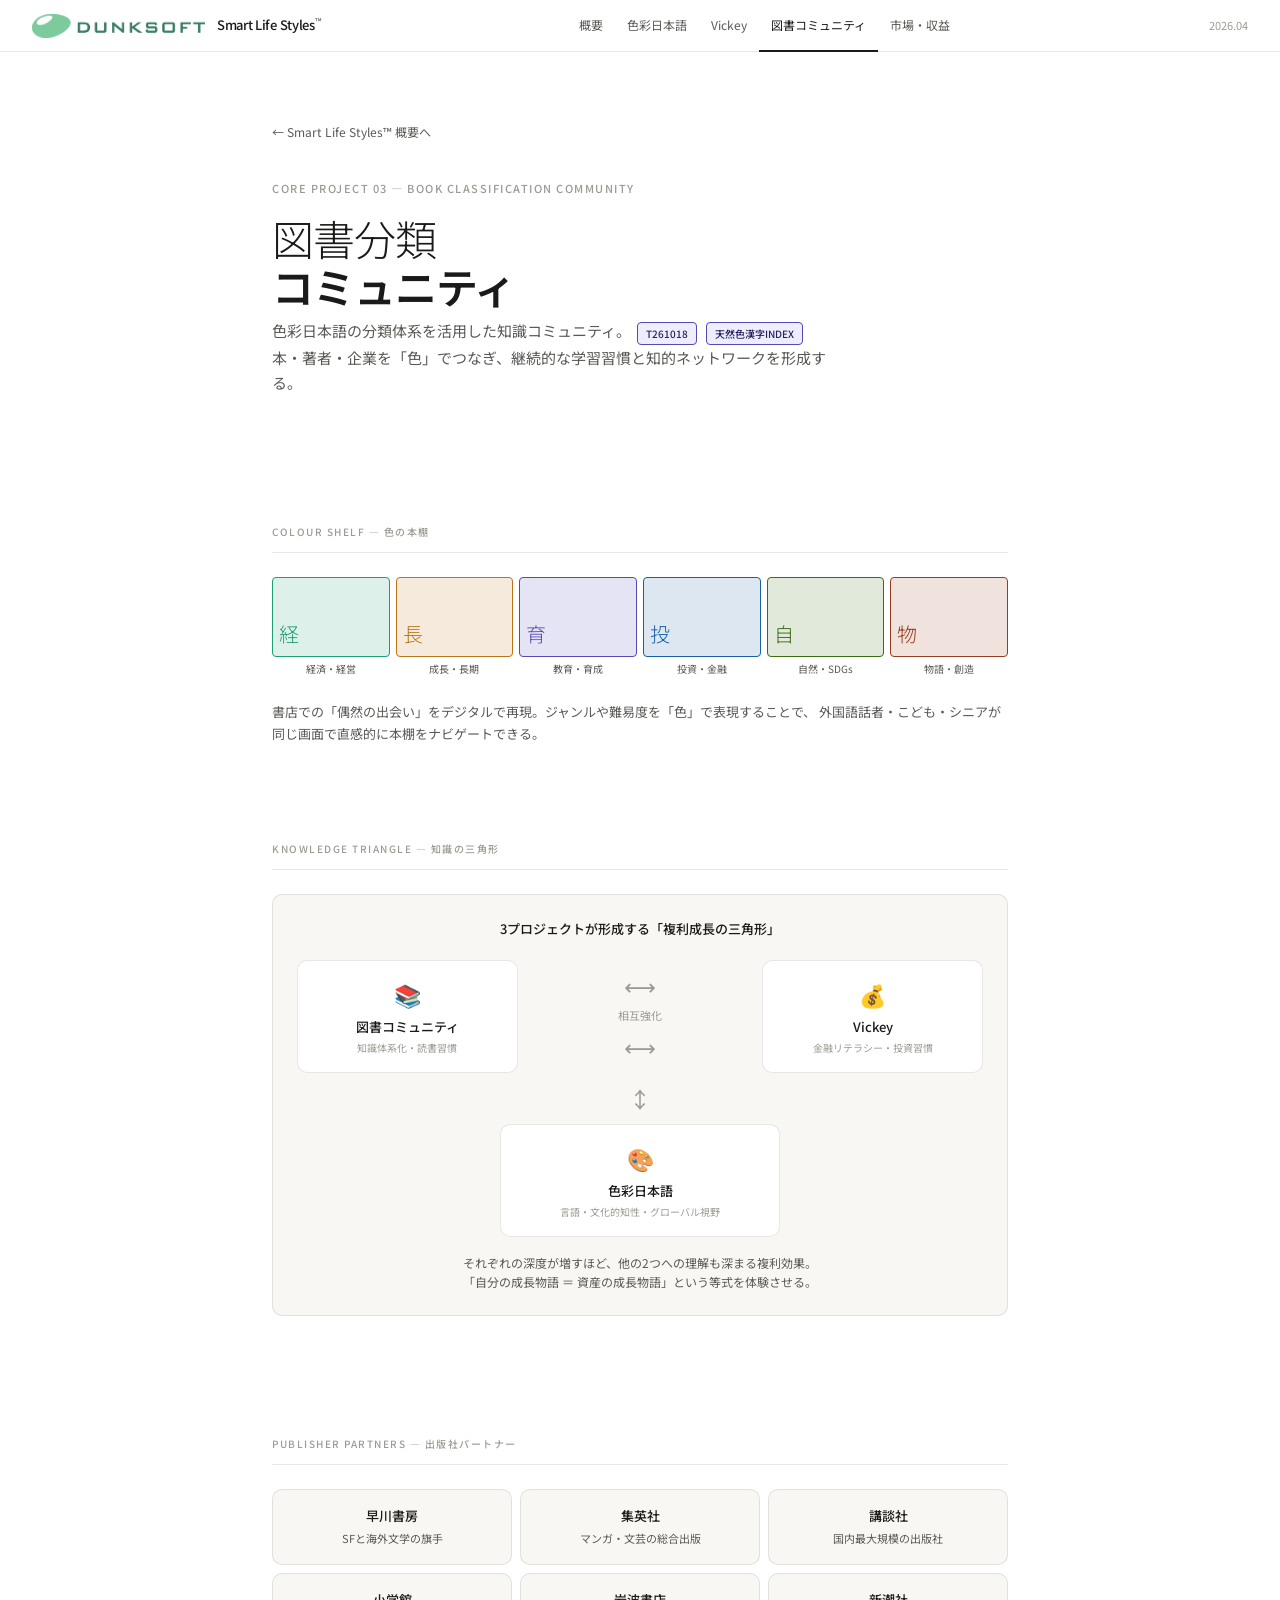
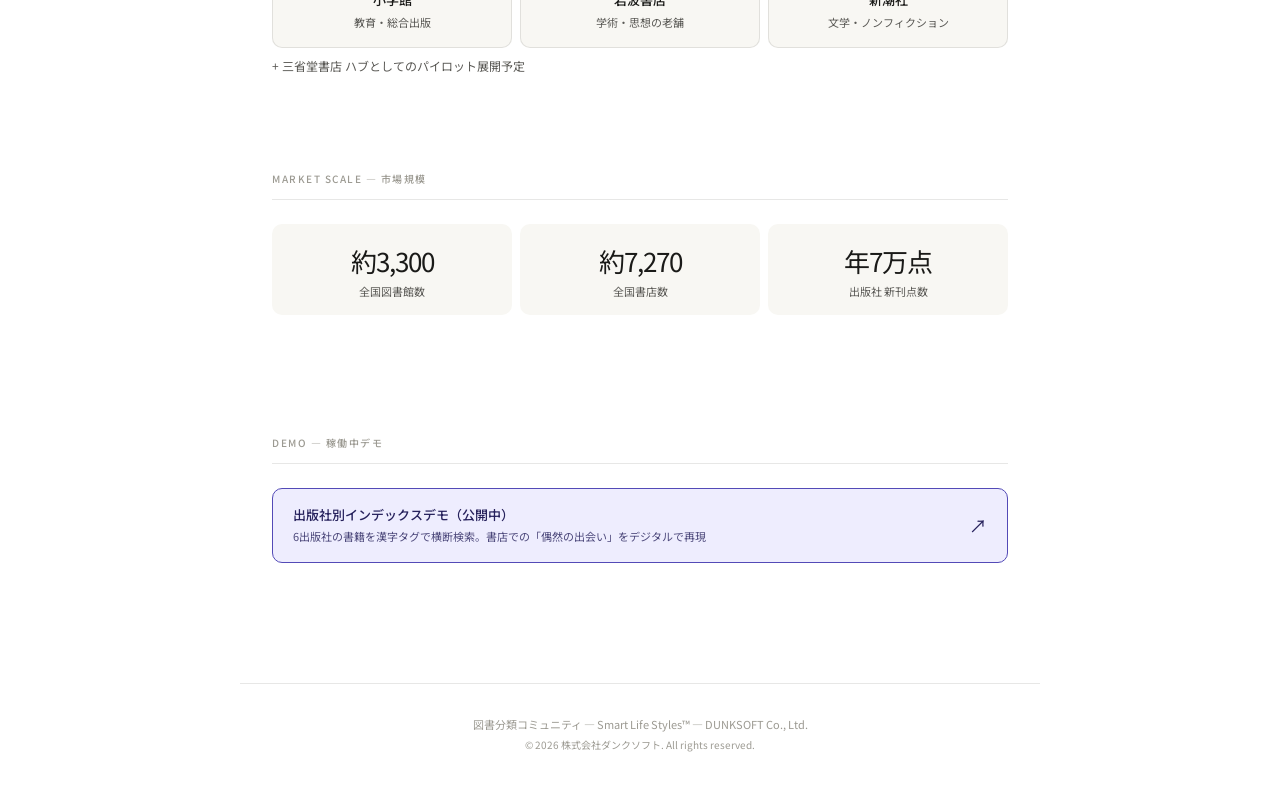
==== books.html @ 241a1077 "Add files via upload" ====
<!DOCTYPE html>
<html lang="ja">
<head>
<meta charset="UTF-8">
<meta name="viewport" content="width=device-width, initial-scale=1.0">
<title>図書分類コミュニティ — Smart Life Styles™</title>
<link rel="preconnect" href="https://fonts.googleapis.com">
<link href="https://fonts.googleapis.com/css2?family=Noto+Sans+JP:wght@300;400;500&display=swap" rel="stylesheet">
<link rel="stylesheet" href="common.css">
<style>
.color-shelf { display: grid; grid-template-columns: repeat(6,1fr); gap: 6px; margin: 1.5rem 0; }
.shelf-col { display: flex; flex-direction: column; gap: 4px; align-items: center; }
.shelf-bar { width: 100%; height: 80px; border-radius: 4px; display: flex; align-items: flex-end; padding: 6px; }
.shelf-label { font-size: 10px; color: var(--text2); text-align: center; }
.shelf-kanji { font-size: 20px; font-weight: 300; }

.triangle {
  background: var(--bg2); border: 0.5px solid var(--border);
  border-radius: var(--r); padding: 1.5rem; margin: 1.5rem 0; text-align: center;
}
.tri-title { font-size: 13px; font-weight: 500; margin-bottom: 1.25rem; }
.tri-diagram { display: grid; grid-template-columns: 1fr 1fr 1fr; gap: 12px; align-items: center; }
.tri-node { background: var(--bg); border: 0.5px solid var(--border); border-radius: var(--r); padding: 1rem; text-align: center; }
.tri-icon { font-size: 22px; margin-bottom: 5px; }
.tri-name { font-size: 13px; font-weight: 500; }
.tri-sub { font-size: 10px; color: var(--text3); margin-top: 2px; }
.tri-arrows { display: flex; flex-direction: column; gap: 4px; align-items: center; justify-content: center; font-size: 22px; color: var(--text3); }

.pub-grid { display: grid; grid-template-columns: repeat(3, 1fr); gap: 8px; }
.pub-card { background: var(--bg2); border: 0.5px solid var(--border); border-radius: var(--r); padding: 1rem; text-align: center; }
.pub-name { font-size: 13px; font-weight: 500; margin-bottom: 3px; }
.pub-count { font-size: 11px; color: var(--text2); }

.community-link {
  display: flex; align-items: center; justify-content: space-between;
  background: var(--purple-l); border: 0.5px solid var(--purple);
  border-radius: var(--r); padding: 1rem 1.25rem;
  text-decoration: none; color: var(--purple-d); transition: opacity 0.15s; margin-bottom:8px;
}
.community-link:hover { opacity: 0.8; }

@media(max-width:600px){ .color-shelf{grid-template-columns:repeat(3,1fr);} .pub-grid{grid-template-columns:1fr 1fr;} .tri-diagram{grid-template-columns:1fr;} }
</style>
</head>
<body>

<nav class="nav">
  <div class="nav-logo">
    <img src="[data-uri]" alt="DUNKSOFT®" onerror="this.style.display='none'">
    <span class="nav-logo-text">Smart Life Styles<sup>™</sup></span>
  </div>
  <div class="nav-links">
    <a href="index.html">概要</a>
    <a href="colourful.html">色彩日本語</a>
    <a href="vickey.html">Vickey</a>
    <a href="books.html" class="active">図書コミュニティ</a>
    <a href="market.html">市場・収益</a>
  </div>
  <span class="nav-date">2026.04</span>
</nav>

<div class="hero">
  <a href="index.html" class="back-link">← Smart Life Styles™ 概要へ</a>
  <p class="hero-eyebrow">Core Project 03 — Book Classification Community</p>
  <h1 class="hero-title">
    図書分類<br>
    <strong>コミュニティ</strong>
  </h1>
  <p class="hero-sub">
    色彩日本語の分類体系を活用した知識コミュニティ。
    <span class="badge badge-purple">T261018</span>
    <span class="badge badge-purple">天然色漢字INDEX</span>
    <br>本・著者・企業を「色」でつなぎ、継続的な学習習慣と知的ネットワークを形成する。
  </p>
</div>

<div class="section">
  <p class="section-label">Colour Shelf — 色の本棚</p>
  <div class="color-shelf">
    <div class="shelf-col">
      <div class="shelf-bar" style="background:rgba(29,158,117,0.15); border:0.5px solid var(--teal)">
        <span class="shelf-kanji" style="color:var(--teal)">経</span>
      </div>
      <div class="shelf-label">経済・経営</div>
    </div>
    <div class="shelf-col">
      <div class="shelf-bar" style="background:rgba(186,117,23,0.15); border:0.5px solid var(--amber)">
        <span class="shelf-kanji" style="color:var(--amber)">長</span>
      </div>
      <div class="shelf-label">成長・長期</div>
    </div>
    <div class="shelf-col">
      <div class="shelf-bar" style="background:rgba(83,74,183,0.15); border:0.5px solid var(--purple)">
        <span class="shelf-kanji" style="color:var(--purple)">育</span>
      </div>
      <div class="shelf-label">教育・育成</div>
    </div>
    <div class="shelf-col">
      <div class="shelf-bar" style="background:rgba(24,95,165,0.15); border:0.5px solid var(--blue)">
        <span class="shelf-kanji" style="color:var(--blue)">投</span>
      </div>
      <div class="shelf-label">投資・金融</div>
    </div>
    <div class="shelf-col">
      <div class="shelf-bar" style="background:rgba(59,109,17,0.15); border:0.5px solid var(--green)">
        <span class="shelf-kanji" style="color:var(--green)">自</span>
      </div>
      <div class="shelf-label">自然・SDGs</div>
    </div>
    <div class="shelf-col">
      <div class="shelf-bar" style="background:rgba(153,60,29,0.15); border:0.5px solid var(--coral)">
        <span class="shelf-kanji" style="color:var(--coral)">物</span>
      </div>
      <div class="shelf-label">物語・創造</div>
    </div>
  </div>
  <p style="font-size:13px; color:var(--text2); line-height:1.7;">
    書店での「偶然の出会い」をデジタルで再現。ジャンルや難易度を「色」で表現することで、
    外国語話者・こども・シニアが同じ画面で直感的に本棚をナビゲートできる。
  </p>
</div>

<div class="section">
  <p class="section-label">Knowledge Triangle — 知識の三角形</p>
  <div class="triangle">
    <div class="tri-title">3プロジェクトが形成する「複利成長の三角形」</div>
    <div class="tri-diagram">
      <div class="tri-node">
        <div class="tri-icon">📚</div>
        <div class="tri-name">図書コミュニティ</div>
        <div class="tri-sub">知識体系化・読書習慣</div>
      </div>
      <div class="tri-arrows">
        <span>⟷</span>
        <span style="font-size:11px; color:var(--text3);">相互強化</span>
        <span>⟷</span>
      </div>
      <div class="tri-node">
        <div class="tri-icon">💰</div>
        <div class="tri-name">Vickey</div>
        <div class="tri-sub">金融リテラシー・投資習慣</div>
      </div>
    </div>
    <div style="text-align:center; font-size:22px; color:var(--text3); margin:8px 0;">↕</div>
    <div style="max-width:280px; margin:0 auto;">
      <div class="tri-node">
        <div class="tri-icon">🎨</div>
        <div class="tri-name">色彩日本語</div>
        <div class="tri-sub">言語・文化的知性・グローバル視野</div>
      </div>
    </div>
    <div style="font-size:12px; color:var(--text2); margin-top:1rem; line-height:1.6;">
      それぞれの深度が増すほど、他の2つへの理解も深まる複利効果。<br>
      「自分の成長物語 ＝ 資産の成長物語」という等式を体験させる。
    </div>
  </div>
</div>

<div class="section">
  <p class="section-label">Publisher Partners — 出版社パートナー</p>
  <div class="pub-grid">
    <div class="pub-card"><div class="pub-name">早川書房</div><div class="pub-count">SFと海外文学の旗手</div></div>
    <div class="pub-card"><div class="pub-name">集英社</div><div class="pub-count">マンガ・文芸の総合出版</div></div>
    <div class="pub-card"><div class="pub-name">講談社</div><div class="pub-count">国内最大規模の出版社</div></div>
    <div class="pub-card"><div class="pub-name">小学館</div><div class="pub-count">教育・総合出版</div></div>
    <div class="pub-card"><div class="pub-name">岩波書店</div><div class="pub-count">学術・思想の老舗</div></div>
    <div class="pub-card"><div class="pub-name">新潮社</div><div class="pub-count">文学・ノンフィクション</div></div>
  </div>
  <p style="font-size:12px; color:var(--text2); margin-top:8px;">+ 三省堂書店 ハブとしてのパイロット展開予定</p>
</div>

<div class="section">
  <p class="section-label">Market Scale — 市場規模</p>
  <div class="stat-row">
    <div class="stat"><div class="stat-num">約3,300</div><div class="stat-lbl">全国図書館数</div></div>
    <div class="stat"><div class="stat-num">約7,270</div><div class="stat-lbl">全国書店数</div></div>
    <div class="stat"><div class="stat-num">年7万点</div><div class="stat-lbl">出版社 新刊点数</div></div>
  </div>
</div>

<div class="section">
  <p class="section-label">Demo — 稼働中デモ</p>
  <a href="https://robertohoshino.github.io/kanji-index/" class="community-link" target="_blank">
    <div>
      <div style="font-size:13px; font-weight:500;">出版社別インデックスデモ（公開中）</div>
      <div style="font-size:11px; margin-top:2px; opacity:0.8;">6出版社の書籍を漢字タグで横断検索。書店での「偶然の出会い」をデジタルで再現</div>
    </div>
    <span style="font-size:18px;">↗</span>
  </a>
</div>

<div class="footer">
  <p>図書分類コミュニティ — Smart Life Styles™ — DUNKSOFT Co., Ltd.</p>
  <p style="margin-top:4px; font-size:10px; color:var(--text3);">© 2026 株式会社ダンクソフト. All rights reserved.</p>
</div>

</body>
</html>
---- common.css ----
:root {
  --teal: #1D9E75; --teal-l: #E1F5EE; --teal-d: #085041;
  --amber: #BA7517; --amber-l: #FAEEDA; --amber-d: #633806;
  --purple: #534AB7; --purple-l: #EEEDFE; --purple-d: #26215C;
  --blue: #185FA5; --blue-l: #E6F1FB; --blue-d: #042C53;
  --green: #3B6D11; --green-l: #EAF3DE;
  --coral: #993C1D; --coral-l: #FAECE7;
  --gray: #5F5E5A; --gray-l: #F1EFE8; --gray-d: #2C2C2A;
  --text: #1a1a18; --text2: #5a5955; --text3: #9c9a92;
  --bg: #ffffff; --bg2: #f8f7f3; --bg3: #f0efe9;
  --border: rgba(60,58,52,0.12); --border2: rgba(60,58,52,0.22);
  --r: 10px; --r-lg: 14px;
  --font: 'Noto Sans JP', 'Hiragino Kaku Gothic ProN', 'Yu Gothic', system-ui, sans-serif;
}
@media (prefers-color-scheme: dark) {
  :root {
    --text: #e8e6de; --text2: #a8a69e; --text3: #6a6860;
    --bg: #1a1917; --bg2: #232220; --bg3: #2c2b28;
    --border: rgba(230,224,210,0.1); --border2: rgba(230,224,210,0.2);
    --teal-l: #04342C; --amber-l: #412402; --purple-l: #26215C;
    --blue-l: #042C53; --green-l: #173404; --coral-l: #4A1B0C;
  }
}
* { box-sizing: border-box; margin: 0; padding: 0; }
html { scroll-behavior: smooth; }
body { font-family: var(--font); background: var(--bg); color: var(--text); line-height: 1.6; }
a { color: inherit; text-decoration: none; }

.nav {
  position: sticky; top: 0; z-index: 100;
  background: var(--bg); border-bottom: 0.5px solid var(--border);
  padding: 0 2rem; display: flex; align-items: center;
  justify-content: space-between; height: 52px;
}
.nav-logo { display: flex; align-items: center; gap: 12px; }
.nav-logo img { height: 24px; width: auto; opacity: 0.85; }
.nav-logo-text { font-size: 13px; font-weight: 500; letter-spacing: -0.3px; color: var(--text); }
.nav-logo-text sup { font-size: 9px; vertical-align: super; font-weight: 400; color: var(--text2); }
.nav-links { display: flex; gap: 0; }
.nav-links a {
  font-size: 12px; color: var(--text2); padding: 0 12px; height: 52px;
  display: flex; align-items: center; border-bottom: 2px solid transparent;
  transition: color 0.15s, border-color 0.15s;
}
.nav-links a:hover { color: var(--text); }
.nav-links a.active { color: var(--text); border-bottom-color: var(--text); }
.nav-date { font-size: 11px; color: var(--text3); }

.hero {
  padding: 4rem 2rem 3rem;
  max-width: 800px; margin: 0 auto;
}
.hero-eyebrow {
  font-size: 11px; font-weight: 500; letter-spacing: 1.5px; text-transform: uppercase;
  color: var(--text3); margin-bottom: 1rem;
}
.hero-title {
  font-size: clamp(28px, 5vw, 42px); font-weight: 300;
  line-height: 1.15; letter-spacing: -1px;
  color: var(--text); margin-bottom: 0.5rem;
}
.hero-title strong { font-weight: 600; }
.hero-title sup { font-size: 0.45em; vertical-align: super; font-weight: 400; color: var(--text2); }
.hero-sub { font-size: 15px; color: var(--text2); line-height: 1.7; max-width: 560px; margin-bottom: 2rem; }

.badge {
  display: inline-block; font-size: 10px; font-weight: 500;
  padding: 2px 8px; border-radius: 4px; vertical-align: middle; margin: 0 3px;
}
.badge-teal { background: var(--teal-l); color: var(--teal-d); border: 0.5px solid var(--teal); }
.badge-amber { background: var(--amber-l); color: var(--amber-d); border: 0.5px solid var(--amber); }
.badge-blue { background: var(--blue-l); color: var(--blue-d); border: 0.5px solid var(--blue); }
.badge-green { background: var(--green-l); color: var(--green); border: 0.5px solid var(--green); }
.badge-purple { background: var(--purple-l); color: var(--purple-d); border: 0.5px solid var(--purple); }

.section { padding: 3rem 2rem; max-width: 800px; margin: 0 auto; }
.section-label {
  font-size: 10px; font-weight: 500; letter-spacing: 1.5px; text-transform: uppercase;
  color: var(--text3); margin-bottom: 1.5rem;
  padding-bottom: 0.75rem; border-bottom: 0.5px solid var(--border);
}
.section-title { font-size: 20px; font-weight: 500; margin-bottom: 1rem; color: var(--text); }

.card {
  background: var(--bg); border: 0.5px solid var(--border);
  border-radius: var(--r-lg); padding: 1.25rem 1.5rem;
  transition: border-color 0.15s, background 0.15s;
}
.card:hover { border-color: var(--border2); background: var(--bg2); }

.card-grid { display: grid; grid-template-columns: repeat(auto-fit, minmax(220px, 1fr)); gap: 10px; }

.link-card {
  display: block; padding: 1.5rem;
  background: var(--bg); border: 0.5px solid var(--border);
  border-radius: var(--r-lg); cursor: pointer;
  transition: border-color 0.18s, background 0.18s, transform 0.15s;
  position: relative; overflow: hidden;
  text-decoration: none; color: inherit;
}
.link-card:hover { border-color: var(--border2); background: var(--bg2); transform: translateY(-1px); }
.link-card-bar { position: absolute; top: 0; left: 0; right: 0; height: 3px; }
.link-card-icon { font-size: 24px; margin-bottom: 10px; display: block; }
.link-card-title { font-size: 15px; font-weight: 500; margin-bottom: 4px; line-height: 1.3; }
.link-card-en { font-size: 11px; color: var(--text3); margin-bottom: 8px; }
.link-card-desc { font-size: 12px; color: var(--text2); line-height: 1.55; }
.link-card-arrow {
  position: absolute; bottom: 1.25rem; right: 1.25rem;
  font-size: 16px; color: var(--text3); transition: transform 0.15s;
}
.link-card:hover .link-card-arrow { transform: translate(2px, -2px); }

.stat-row { display: grid; grid-template-columns: repeat(3, 1fr); gap: 8px; margin-bottom: 1.5rem; }
.stat { background: var(--bg2); border-radius: var(--r); padding: 1rem; text-align: center; }
.stat-num { font-size: 26px; font-weight: 400; letter-spacing: -1px; color: var(--text); }
.stat-lbl { font-size: 11px; color: var(--text2); margin-top: 2px; line-height: 1.4; }

.phase-grid { display: grid; grid-template-columns: repeat(3, 1fr); gap: 10px; }
.phase-card {
  background: var(--bg2); border: 0.5px solid var(--border);
  border-radius: var(--r); padding: 1.25rem;
}
.phase-label { font-size: 10px; font-weight: 500; letter-spacing: 1px; color: var(--text3); text-transform: uppercase; margin-bottom: 6px; }
.phase-period { font-size: 12px; font-weight: 500; color: var(--text); margin-bottom: 8px; }
.phase-num { font-size: 20px; font-weight: 400; letter-spacing: -0.5px; margin-bottom: 4px; }
.phase-items { font-size: 11px; color: var(--text2); line-height: 1.7; }

.zone-grid { display: grid; grid-template-columns: repeat(3, 1fr); gap: 10px; margin-bottom: 1.5rem; }
.zone-card { background: var(--bg2); border-radius: var(--r); padding: 1.25rem; border: 0.5px solid var(--border); }
.zone-num { font-size: 10px; font-weight: 500; letter-spacing: 1px; text-transform: uppercase; margin-bottom: 4px; }
.zone-title { font-size: 13px; font-weight: 500; margin-bottom: 8px; line-height: 1.35; }
.zone-items { font-size: 11px; color: var(--text2); line-height: 1.7; }
.zone-rev { font-size: 13px; font-weight: 500; margin-top: 8px; padding-top: 8px; border-top: 0.5px solid var(--border); }

.back-link {
  display: inline-flex; align-items: center; gap: 6px;
  font-size: 12px; color: var(--text2); margin-bottom: 2rem;
  padding: 6px 0; border-bottom: 0.5px solid transparent;
  transition: color 0.15s, border-color 0.15s;
}
.back-link:hover { color: var(--text); border-color: var(--border); }

.footer {
  margin-top: 4rem; padding: 2rem;
  border-top: 0.5px solid var(--border);
  text-align: center; font-size: 11px; color: var(--text3);
  max-width: 800px; margin-left: auto; margin-right: auto;
}

@media (max-width: 600px) {
  .nav-links { display: none; }
  .phase-grid, .zone-grid { grid-template-columns: 1fr; }
  .stat-row { grid-template-columns: repeat(3,1fr); }
}
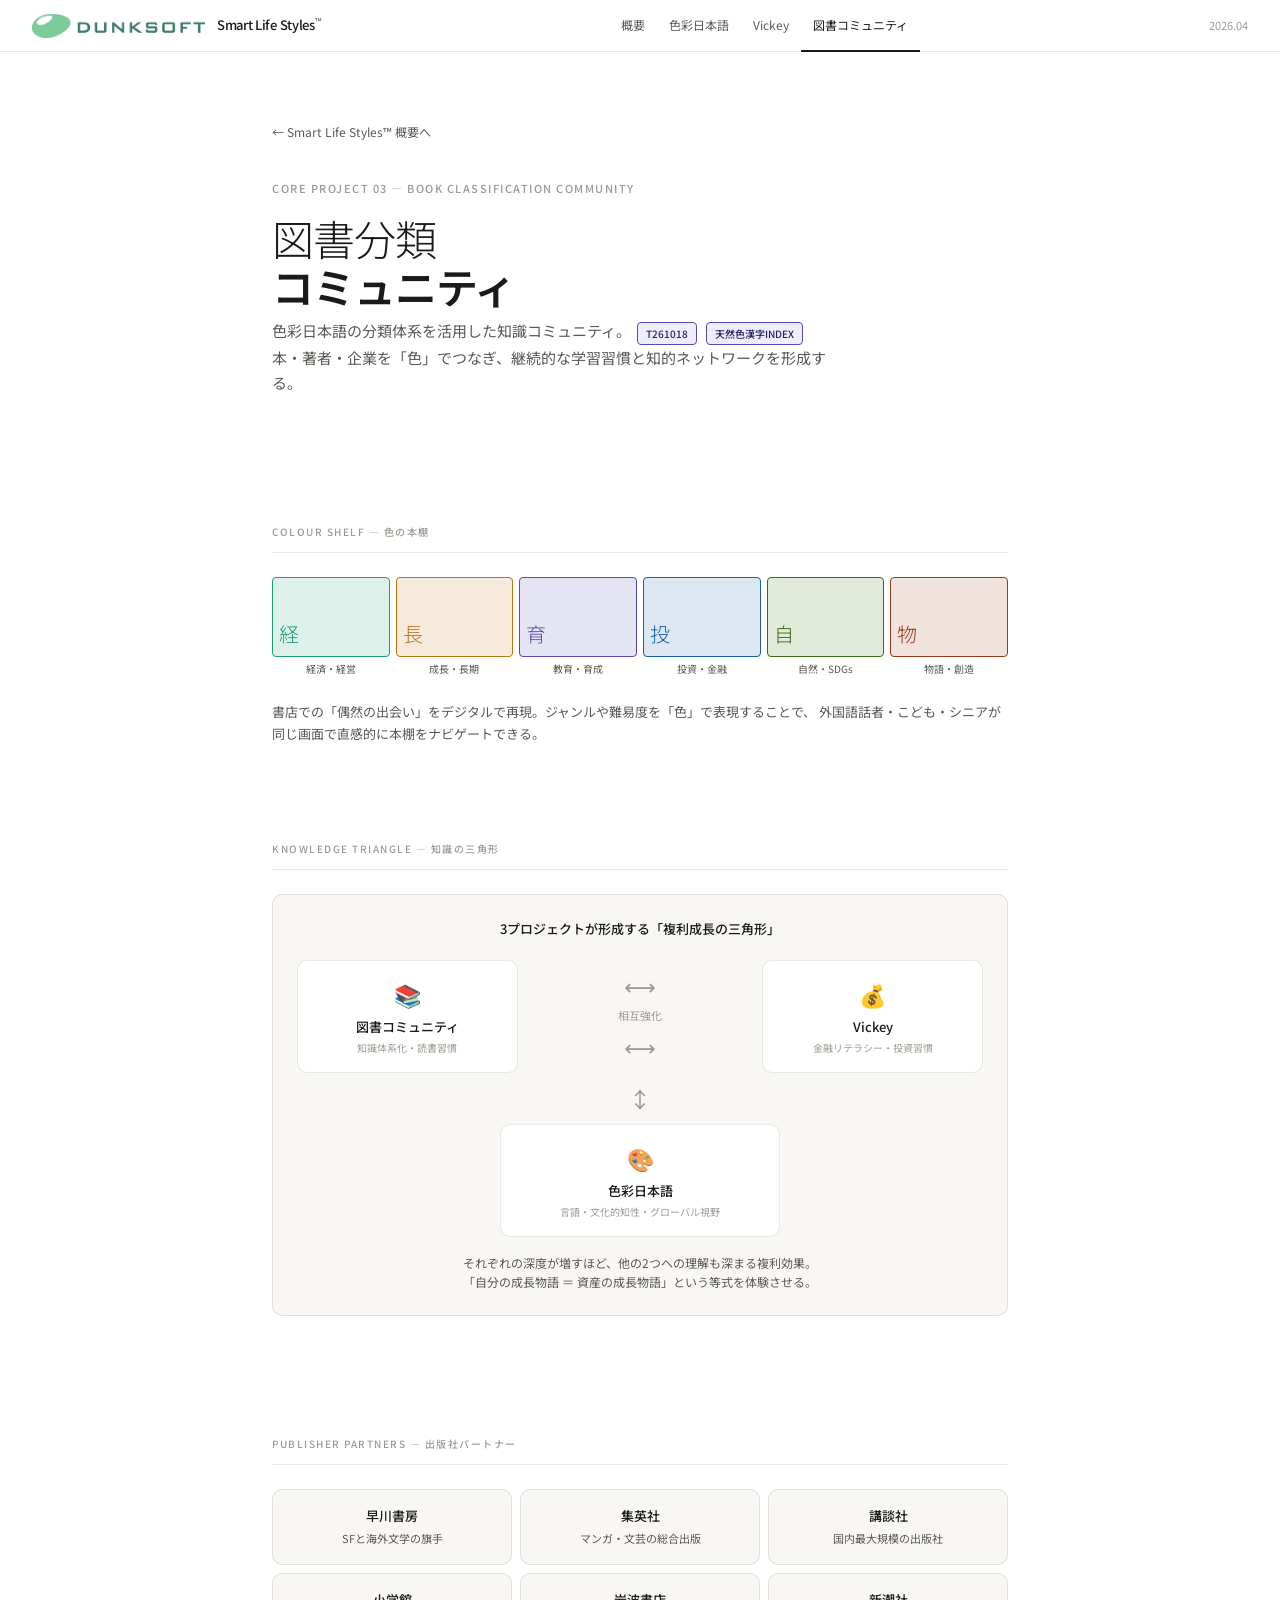
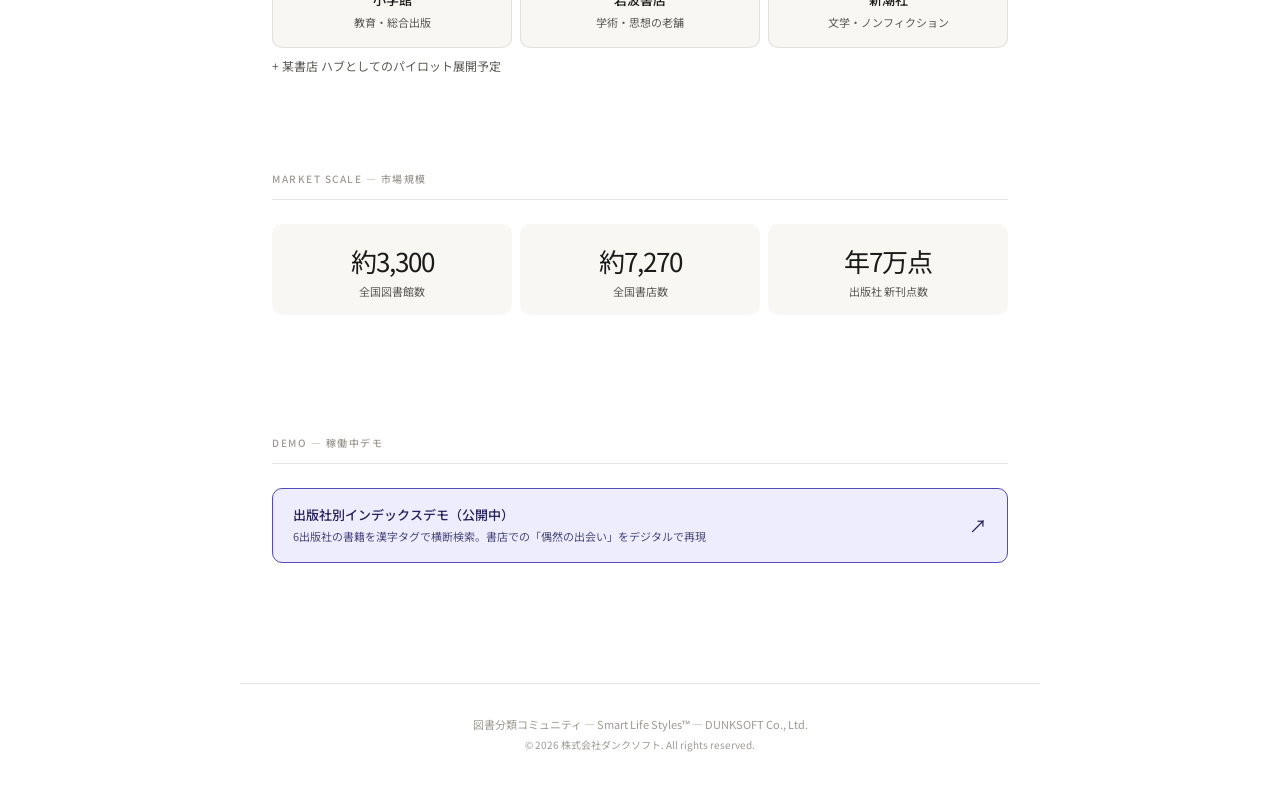
==== commit a833aade: "Add files via upload" ====
--- a/books.html
+++ b/books.html
@@ -54,7 +54,7 @@
     <a href="colourful.html">色彩日本語</a>
     <a href="vickey.html">Vickey</a>
     <a href="books.html" class="active">図書コミュニティ</a>
-    <a href="market.html">市場・収益</a>
+    <!-- <a href="market.html">市場・収益</a> -->
   </div>
   <span class="nav-date">2026.04</span>
 </nav>
@@ -166,7 +166,7 @@
     <div class="pub-card"><div class="pub-name">岩波書店</div><div class="pub-count">学術・思想の老舗</div></div>
     <div class="pub-card"><div class="pub-name">新潮社</div><div class="pub-count">文学・ノンフィクション</div></div>
   </div>
-  <p style="font-size:12px; color:var(--text2); margin-top:8px;">+ 三省堂書店 ハブとしてのパイロット展開予定</p>
+  <p style="font-size:12px; color:var(--text2); margin-top:8px;">+ 某書店 ハブとしてのパイロット展開予定</p>
 </div>
 
 <div class="section">
